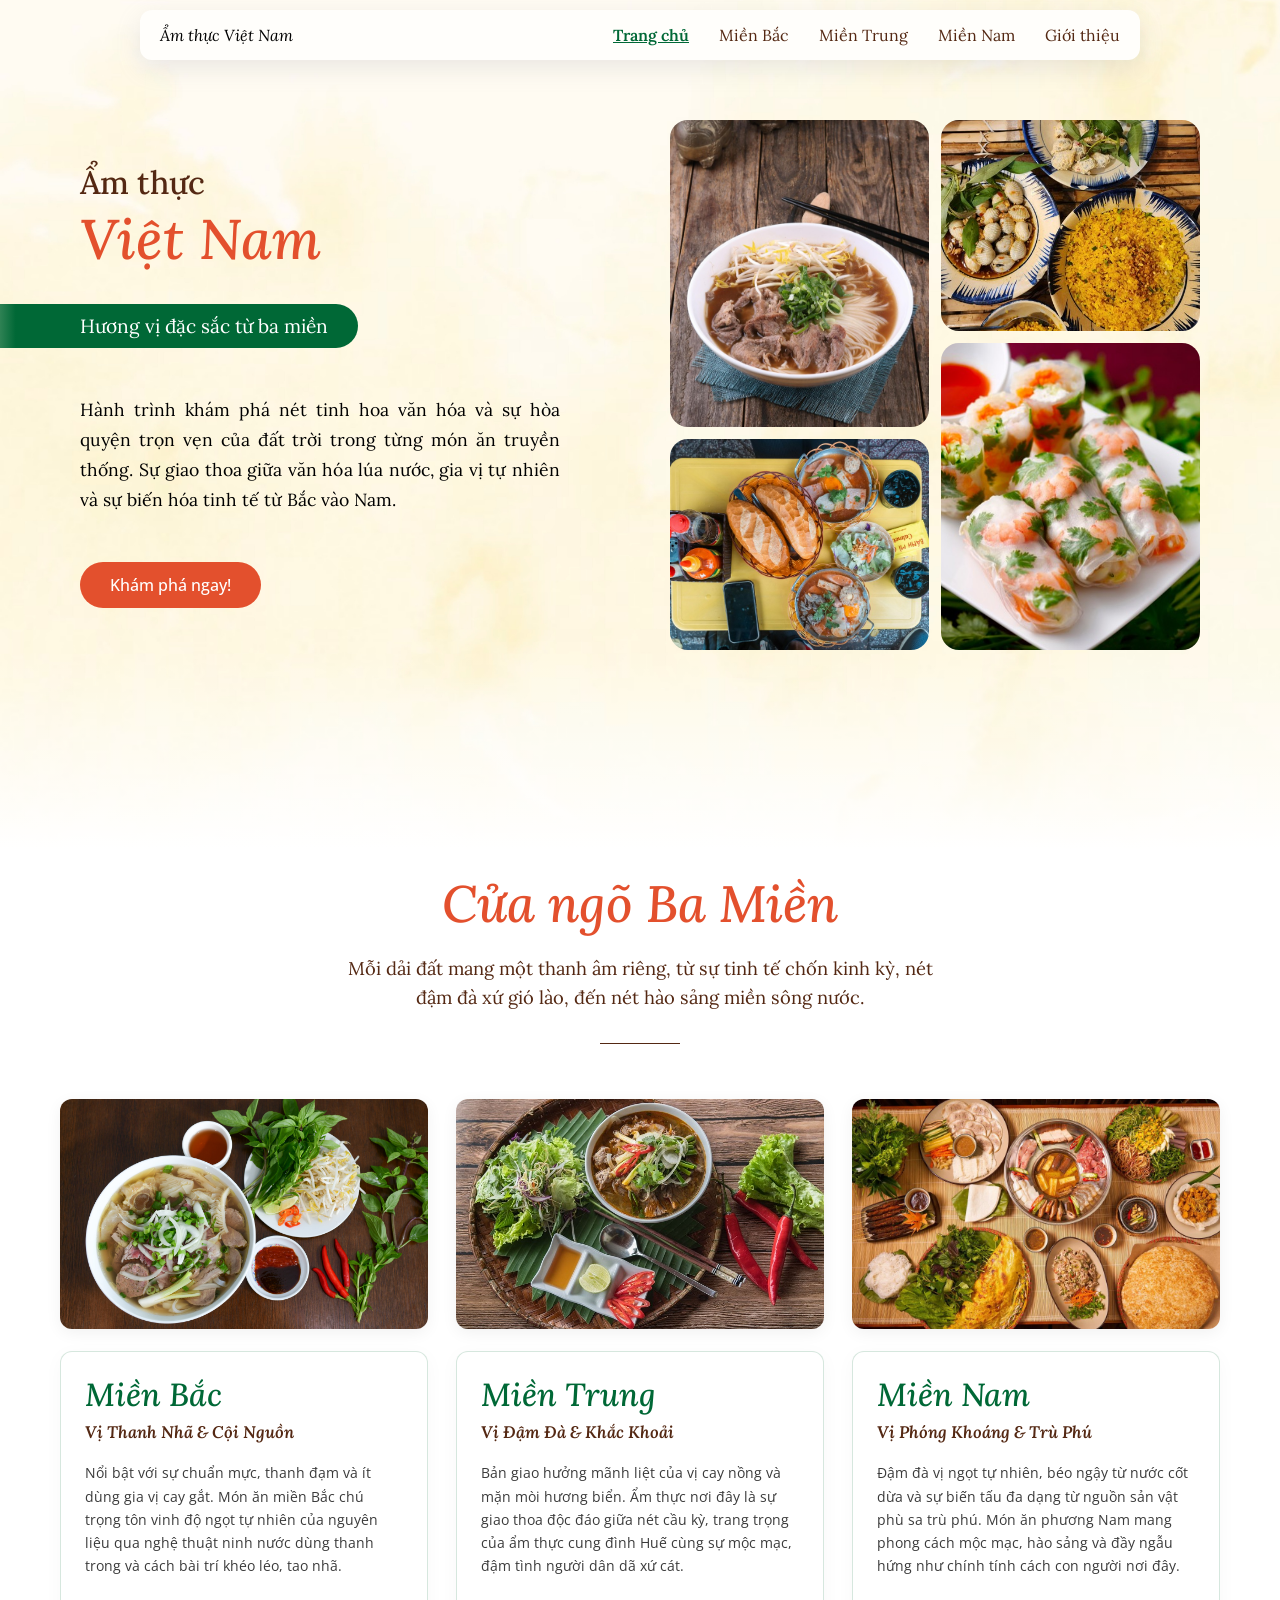
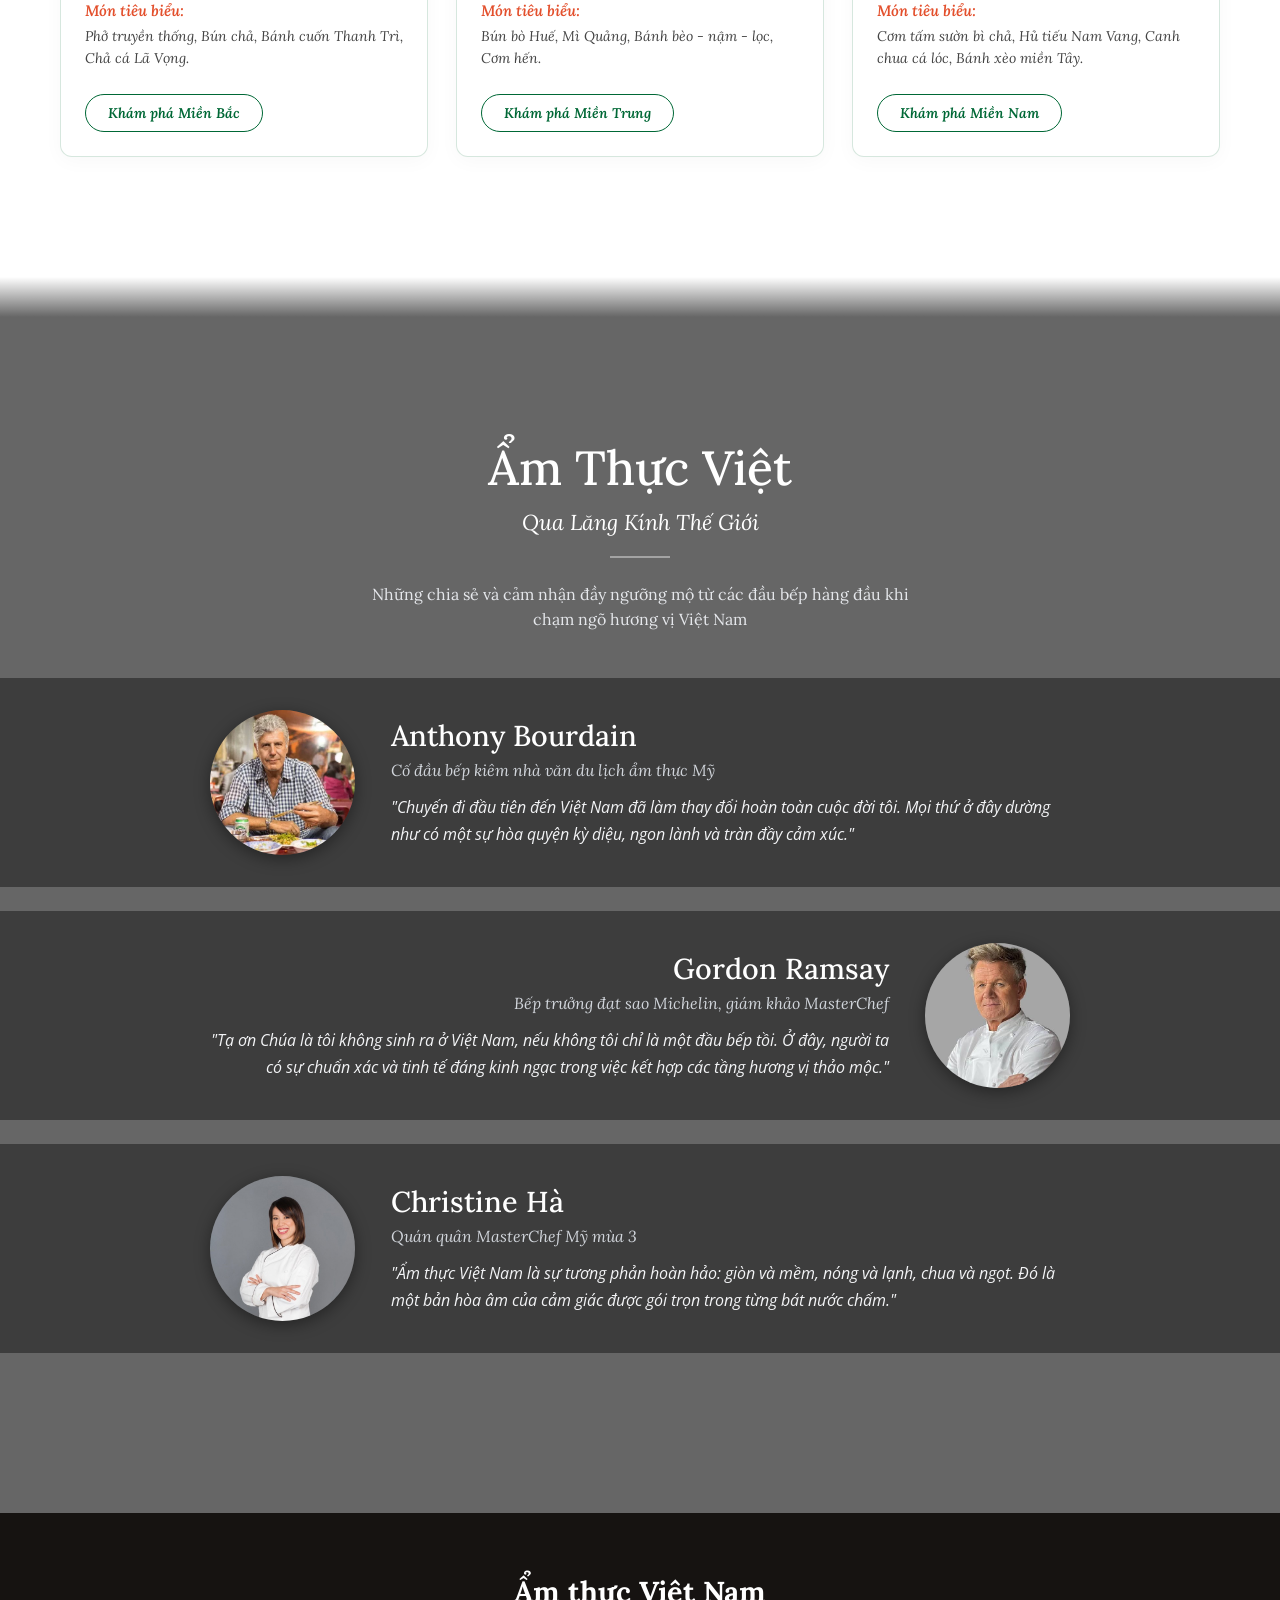
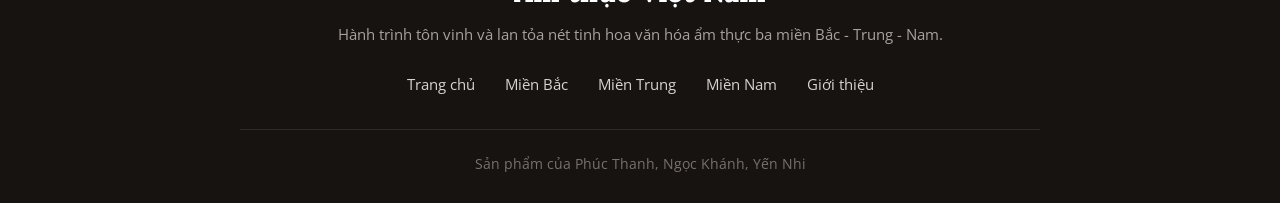
==== index.html @ 8ba6db36 "Add files" ====
<!DOCTYPE html>
<html lang="vi">

<head>
    <meta charset="UTF-8">
    <meta name="viewport" content="width=device-width, initial-scale=1.0">
    <title>Ẩm thực Việt Nam</title>
    <!-- CSS dùng chung (navbar, footer, reset) và CSS riêng cho trang chủ -->
    <link rel="stylesheet" href="./css/common.css">
    <link rel="stylesheet" href="./css/home.css">
</head>

<body>
    <!-- =================================================================
         Navigation Bar - Thanh điều hướng đầu trang
         ================================================================= -->
    <div class="navbar">
        <!-- Logo trang chủ, bấm vào tải lại trang chủ -->
        <a href="./index.html" class="logo_link">
            <p class="logo">Ẩm thực Việt Nam</p>
        </a>
        <!-- Danh sách liên kết điều hướng (Trang chủ được in đậm bằng class nav_active) -->
        <div class="nav_link">
            <a href="./index.html" class="nav_active">Trang chủ</a>
            <a href="./bac.html">Miền Bắc</a>
            <a href="./trung.html">Miền Trung</a>
            <a href="./nam.html">Miền Nam</a>
            <a href="./about.html">Giới thiệu</a>
        </div>
    </div>

    <!-- =================================================================
         Hero Section - Phần mở đầu giới thiệu trang chủ
         ================================================================= -->
    <div class="hero_section">
        <div class="hero_content">
            <!-- Cột bên trái: Tiêu đề lớn, slogan và nút kêu gọi hành động -->
            <div class="hero_left">
                <p class="sub_vn">Ẩm thực</p>
                <p class="vn">Việt Nam</p>
                <p class="hvds">Hương vị đặc sắc từ ba miền</p>
                <p class="desc">
                    Hành trình khám phá nét tinh hoa văn hóa và sự hòa quyện trọn vẹn của đất trời trong từng món ăn
                    truyền thống.
                    Sự giao thoa giữa văn hóa lúa nước, gia vị tự nhiên và sự biến hóa tinh tế từ Bắc vào Nam.
                </p>
                <!-- Nút bấm cuộn nhanh xuống phần Cửa ngõ ba miền -->
                <a class="explore_now" href="#gateway">Khám phá ngay!</a>
            </div>

            <!-- Cột bên phải: 2 cột chứa lưới 4 ảnh món ăn đẹp mắt -->
            <div class="hero_right">
                <div class="img_col">
                    <img src="./assets/hero_image1.jpg" alt="Món ăn Việt 1">
                    <img src="./assets/hero_image4.jpg" alt="Món ăn Việt 4">
                </div>
                <div class="img_col">
                    <img src="./assets/hero_image2.jpg" alt="Món ăn Việt 2">
                    <img src="./assets/hero_image3.jpg" alt="Món ăn Việt 3">
                </div>
            </div>
        </div>

        <!-- Dải chuyển màu trắng để kết nối mượt với phần bên dưới -->
        <div class="white_gradient" id="gateway"></div>
    </div>

    <!-- =================================================================
         Three Regions Gateway Section - Phần Cửa ngõ ẩm thực Ba Miền
         ================================================================= -->
    <div class="gateway_wrapper">
        <div class="gateway_section">
            <h2 class="gateway_title">Cửa ngõ Ba Miền</h2>
            <p class="gateway_desc">
                Mỗi dải đất mang một thanh âm riêng, từ sự tinh tế chốn kinh kỳ, nét<br>
                đậm đà xứ gió lào, đến nét hào sảng miền sông nước.
            </p>
            <!-- Đường kẻ ngang trang trí -->
            <div class="gateway_line"></div>

            <!-- Danh sách 3 thẻ đại diện cho 3 miền Bắc - Trung - Nam -->
            <div class="cards_list">

                <!-- Thẻ 1: Miền Bắc -->
                <div class="card">
                    <img class="card_img" src="./assets/card_1.jpg" alt="Miền Bắc">
                    <div class="card_body">
                        <h3 class="card_title">Miền Bắc</h3>
                        <p class="card_subtitle">Vị Thanh Nhã & Cội Nguồn</p>
                        <p class="card_desc">
                            Nổi bật với sự chuẩn mực, thanh đạm và ít dùng gia vị cay gắt. Món ăn miền Bắc chú trọng tôn
                            vinh độ ngọt tự nhiên của nguyên liệu qua nghệ thuật ninh nước dùng thanh trong và cách bài
                            trí khéo léo, tao nhã.
                        </p>
                        <p class="specialty_title">Món tiêu biểu:</p>
                        <p class="specialty_dishes">Phở truyền thống, Bún chả, Bánh cuốn Thanh Trì, Chả cá Lã Vọng.</p>
                        <!-- Nút dẫn sang trang chi tiết Miền Bắc -->
                        <a href="./bac.html" class="card_btn">Khám phá Miền Bắc</a>
                    </div>
                </div>

                <!-- Thẻ 2: Miền Trung -->
                <div class="card">
                    <img class="card_img" src="./assets/card_2.jpg" alt="Miền Trung">
                    <div class="card_body">
                        <h3 class="card_title">Miền Trung</h3>
                        <p class="card_subtitle">Vị Đậm Đà & Khắc Khoải</p>
                        <p class="card_desc">
                            Bản giao hưởng mãnh liệt của vị cay nồng và mặn mòi hương biển. Ẩm thực nơi đây là sự giao
                            thoa độc đáo giữa nét cầu kỳ, trang trọng của ẩm thực cung đình Huế cùng sự mộc mạc, đậm
                            tình người dân dã xứ cát.
                        </p>
                        <p class="specialty_title">Món tiêu biểu:</p>
                        <p class="specialty_dishes">Bún bò Huế, Mì Quảng, Bánh bèo - nậm - lọc, Cơm hến.</p>
                        <!-- Nút dẫn sang trang chi tiết Miền Trung -->
                        <a href="./trung.html" class="card_btn">Khám phá Miền Trung</a>
                    </div>
                </div>

                <!-- Thẻ 3: Miền Nam -->
                <div class="card">
                    <img class="card_img" src="./assets/card_3.jpg" alt="Miền Nam">
                    <div class="card_body">
                        <h3 class="card_title">Miền Nam</h3>
                        <p class="card_subtitle">Vị Phóng Khoáng & Trù Phú</p>
                        <p class="card_desc">
                            Đậm đà vị ngọt tự nhiên, béo ngậy từ nước cốt dừa và sự biến tấu đa dạng từ nguồn sản vật
                            phù sa trù phú. Món ăn phương Nam mang phong cách mộc mạc, hào sảng và đầy ngẫu hứng như
                            chính tính cách con người nơi đây.
                        </p>
                        <p class="specialty_title">Món tiêu biểu:</p>
                        <p class="specialty_dishes">Cơm tấm sườn bì chả, Hủ tiếu Nam Vang, Canh chua cá lóc, Bánh xèo
                            miền Tây.</p>
                        <!-- Nút dẫn sang trang chi tiết Miền Nam -->
                        <a href="./nam.html" class="card_btn">Khám phá Miền Nam</a>
                    </div>
                </div>

            </div>
        </div>
    </div>

    <!-- =================================================================
         World Perspective Reviews Section - Ẩm Thực Việt Qua Lăng Kính Thế Giới
         ================================================================= -->
    <div class="world_section">
        <div class="white_gradient_flipped"></div>

        <div class="world_header">
            <h2 class="world_title">Ẩm Thực Việt</h2>
            <p class="world_subtitle">Qua Lăng Kính Thế Giới</p>
            <div class="world_line"></div>
            <p class="world_desc">
                Những chia sẻ và cảm nhận đầy ngưỡng mộ từ các đầu bếp hàng đầu khi
                chạm ngõ hương vị Việt Nam
            </p>
        </div>

        <!-- Danh sách nhận xét từ các đầu bếp nổi tiếng -->
        <div class="chef_list">

            <!-- Đầu bếp 1: Anthony Bourdain -->
            <div class="chef_strip">
                <div class="chef_card">
                    <img class="chef_img" src="./assets/anthony-bourdain.webp" alt="Anthony Bourdain">
                    <div class="chef_info">
                        <h3 class="chef_name">Anthony Bourdain</h3>
                        <p class="chef_title">Cố đầu bếp kiêm nhà văn du lịch ẩm thực Mỹ</p>
                        <p class="chef_quote">
                            "Chuyến đi đầu tiên đến Việt Nam đã làm thay đổi hoàn toàn cuộc đời tôi. Mọi thứ ở đây dường
                            như có một sự hòa quyện kỳ diệu, ngon lành và tràn đầy cảm xúc."
                        </p>
                    </div>
                </div>
            </div>

            <!-- Đầu bếp 2: Gordon Ramsay (đảo chiều hiển thị bằng class reverse) -->
            <div class="chef_strip">
                <div class="chef_card reverse">
                    <img class="chef_img" src="./assets/Gordon_Ramsay.jpg" alt="Gordon Ramsay">
                    <div class="chef_info">
                        <h3 class="chef_name">Gordon Ramsay</h3>
                        <p class="chef_title">Bếp trưởng đạt sao Michelin, giám khảo MasterChef</p>
                        <p class="chef_quote">
                            "Tạ ơn Chúa là tôi không sinh ra ở Việt Nam, nếu không tôi chỉ là một đầu bếp tồi. Ở đây,
                            người ta có sự chuẩn xác và tinh tế đáng kinh ngạc trong việc kết hợp các tầng hương vị thảo
                            mộc."
                        </p>
                    </div>
                </div>
            </div>

            <!-- Đầu bếp 3: Christine Hà -->
            <div class="chef_strip">
                <div class="chef_card">
                    <img class="chef_img" src="./assets/Christine_Ha.jpg" alt="Christine Hà">
                    <div class="chef_info">
                        <h3 class="chef_name">Christine Hà</h3>
                        <p class="chef_title">Quán quân MasterChef Mỹ mùa 3</p>
                        <p class="chef_quote">
                            "Ẩm thực Việt Nam là sự tương phản hoàn hảo: giòn và mềm, nóng và lạnh, chua và ngọt. Đó là
                            một bản hòa âm của cảm giác được gói trọn trong từng bát nước chấm."
                        </p>
                    </div>
                </div>
            </div>

        </div>
    </div>

    <!-- =================================================================
         Solid Dark Footer - Chân trang màu tối dùng chung
         ================================================================= -->
    <div class="footer">
        <div class="footer_content">
            <h3 class="footer_logo">Ẩm thực Việt Nam</h3>
            <p class="footer_desc">Hành trình tôn vinh và lan tỏa nét tinh hoa văn hóa ẩm thực ba miền Bắc - Trung -
                Nam.</p>
            <div class="footer_links">
                <a href="./index.html">Trang chủ</a>
                <a href="./bac.html">Miền Bắc</a>
                <a href="./trung.html">Miền Trung</a>
                <a href="./nam.html">Miền Nam</a>
                <a href="./about.html">Giới thiệu</a>
            </div>
            <div class="footer_divider"></div>
            <!-- Dòng ghi chú bản quyền tác giả -->
            <p class="footer_copy">Sản phẩm của Phúc Thanh, Ngọc Khánh, Yến Nhi</p>
        </div>
    </div>
</body>

</html>
---- css/common.css ----
/* ==========================================================================
   Common & Shared Styles - Các kiểu dáng CSS dùng chung cho toàn bộ website
   Bao gồm: Font chữ, reset, thanh điều hướng (navbar), chân trang (footer),
   và các class tiện ích dùng lại ở nhiều trang.
   ========================================================================== */

/* Nhúng font chữ Google Fonts: Lora (có chân, cổ điển) và Open Sans (không chân, hiện đại) */
@import url('https://fonts.googleapis.com/css2?family=Lora:ital,wght@0,400..700;1,400..700&display=swap');
@import url('https://fonts.googleapis.com/css2?family=Open+Sans:ital,wght@0,300..800;1,300..800&display=swap');

/* Đặt box-sizing border-box cho toàn bộ thẻ để tính kích thước padding không làm vỡ khung */
* {
    box-sizing: border-box;
}

/* Định dạng thân trang web: hình nền nhà hàng mờ, cố định khi cuộn */
body {
    margin: 0;
    padding: 0;
    background-image: url("../assets/restaurant_bg.jpg");
    background-size: cover;
    background-position: center;
    background-attachment: fixed;
}

/* ==========================================================================
   Navigation Bar Styles - Thanh điều hướng đầu trang
   ========================================================================== */

/* Chữ logo thương hiệu */
.logo {
    padding: 0;
    margin: 0;
    font-style: italic;
}

/* Thẻ liên kết bọc logo để có thể bấm về trang chủ */
.logo_link {
    text-decoration: none;
    color: inherit;
    display: flex;
    align-items: center;
}

/* Khung thanh điều hướng nổi ở phía trên cùng màn hình */
.navbar {
    font-family: "Lora", 'Times New Roman', Times, serif;
    display: flex;
    justify-content: space-between;
    padding: 15px 20px;
    box-shadow: rgba(149, 157, 165, 0.2) 0px 8px 24px;
    position: fixed;
    top: 10px;
    left: 50%;
    transform: translateX(-50%);
    width: calc(100% - 40px);
    max-width: 1000px;
    border-radius: 12px;
    background-color: #fffefb;
    box-sizing: border-box;
    height: 50px;
    z-index: 3;
}

/* Danh sách các nút liên kết trên thanh điều hướng */
.nav_link {
    display: flex;
    gap: 30px;
}

/* Kiểu chữ của từng nút liên kết */
.nav_link a {
    text-decoration: none;
    color: #542813;
}

/* Hiệu ứng khi rê chuột vào nút liên kết */
.nav_link a:hover {
    color: rgba(0, 104, 54, 1);
    text-decoration: underline;
}

/* Đánh dấu nút trang hiện tại đang mở */
.nav_link a.nav_active {
    color: rgba(0, 104, 54, 1);
    font-weight: 600;
    text-decoration: underline;
}

/* ==========================================================================
   Shared Utilities & Gradients - Các class tiện ích và dải chuyển màu dùng chung
   ========================================================================== */

/* Dải màu trắng mờ dần lên trên để nối mượt giữa banner và nội dung */
.white_gradient {
    width: 100%;
    height: 200px;
    background-image: linear-gradient(to top, #fff, transparent);
}

/* Dải màu trắng mờ dần xuống dưới */
.white_gradient_flipped {
    width: 100%;
    height: 40px;
    background-image: linear-gradient(to bottom, #fff, transparent);
    margin-bottom: 10px;
}

/* Tiêu đề lớn của các phần nội dung (font có chân màu đỏ cam) */
.gateway_title {
    font-family: "Lora", 'Times New Roman', serif;
    font-style: italic;
    font-size: 3.2rem;
    font-weight: 500;
    color: #E3502D;
    margin: 0 0 18px 0;
}

/* Đoạn mô tả phụ dưới tiêu đề */
.gateway_desc {
    font-family: "Lora", 'Times New Roman', serif;
    font-size: 1.15rem;
    font-weight: 400;
    line-height: 1.6;
    color: #542813;
    max-width: 720px;
    margin: 0 auto 30px auto;
}

/* Đường kẻ ngang trang trí màu nâu */
.gateway_line {
    width: 80px;
    height: 1.5px;
    background-color: #542813;
    margin: 0 auto 55px auto;
}

/* ==========================================================================
   Footer Styles - Chân trang màu tối (áp dụng đồng bộ mọi trang)
   ========================================================================== */

/* Khung nền tối bao quanh toàn bộ chân trang */
.footer {
    width: 100%;
    background-color: #161311;
    padding: 60px 20px 30px;
    box-sizing: border-box;
    text-align: center;
}

/* Vùng nội dung giới hạn độ rộng ở giữa chân trang */
.footer_content {
    max-width: 800px;
    margin: 0 auto;
}

/* Tên website ở chân trang */
.footer_logo {
    font-family: "Lora", 'Times New Roman', serif;
    font-size: 1.8rem;
    color: #ffffff;
    margin: 0 0 12px 0;
}

/* Đoạn mô tả tóm tắt sứ mệnh ở chân trang */
.footer_desc {
    font-family: "Open Sans", sans-serif;
    font-size: 0.95rem;
    line-height: 1.6;
    color: #a8a29e;
    margin: 0 0 28px 0;
}

/* Danh sách link điều hướng ở chân trang */
.footer_links {
    display: flex;
    justify-content: center;
    gap: 30px;
    flex-wrap: wrap;
    margin-bottom: 35px;
}

.footer_links a {
    font-family: "Open Sans", sans-serif;
    font-size: 0.95rem;
    color: #d6d3d1;
    text-decoration: none;
}

.footer_links a:hover {
    color: #ff7b5a;
    text-decoration: underline;
}

/* Đường gạch ngang phân cách nhẹ */
.footer_divider {
    width: 100%;
    height: 1px;
    background-color: rgba(255, 255, 255, 0.1);
    margin: 0 auto 24px auto;
}

/* Dòng ghi chú bản quyền sản phẩm nhóm */
.footer_copy {
    font-family: "Open Sans", sans-serif;
    font-size: 0.85rem;
    color: #78716c;
    margin: 0;
}

/* ==========================================================================
   Shared Responsive Breakpoints - Tương thích màn hình điện thoại (<= 640px)
   ========================================================================== */
@media (max-width: 640px) {

    /* Navbar chuyển thành dạng khối xếp dọc khi màn hình nhỏ */
    .navbar {
        height: auto;
        flex-direction: column;
        gap: 10px;
        padding: 12px 16px;
    }

    .nav_link {
        gap: 16px;
        flex-wrap: wrap;
        justify-content: center;
        font-size: 0.9rem;
    }

    .gateway_title {
        font-size: 2.2rem;
    }
}
---- css/home.css ----
/* ==========================================================================
   Home Page Styles - Kiểu dáng dành riêng cho trang chủ (index.html)
   Bao gồm: Phần biểu ngữ Hero, Cửa ngõ ba miền, và Cảm nhận ẩm thực thế giới.
   ========================================================================== */

/* ==========================================================================
   Hero Section - Khu vực mở đầu trang chủ
   ========================================================================== */
.hero_section {
    width: 100%;
    background-image: url("../assets/image.jpg");
    background-size: cover;
}

/* Khung căn giữa và chia bố cục 2 cột nội dung */
.hero_content {
    background: transparent;
    display: flex;
    width: 100%;
    max-width: 1200px;
    margin-inline: auto;
    padding-inline: 40px;
    padding-top: 120px;
    box-sizing: border-box;
    gap: 60px;
}

/* Cột bên trái: Tiêu đề lớn, slogan, đoạn mô tả và nút kêu gọi hành động */
.hero_left {
    flex: 1;
    min-width: 0;
    display: flex;
    flex-direction: column;
    justify-content: center;
    align-items: start;
    font-family: "Lora", 'Times New Roman', Times, serif;
    min-height: 520px;
}

/* Tiêu đề phụ nhỏ ("Ẩm thực") */
.sub_vn {
    font-size: 2em;
    margin: 0;
    font-weight: 500;
    color: #542813;
    line-height: normal;
}

/* Tiêu đề chính lớn ("Việt Nam") */
.vn {
    font-size: 3.5em;
    font-weight: 500;
    font-style: italic;
    margin: 0;
    color: #E3502D;
    line-height: normal;
}

/* Khẩu hiệu slogan có dải nơ màu xanh trang trí */
.hvds {
    position: relative;
    color: white;
    margin: 30px 0;
    padding: 10px 30px 10px 0;
    z-index: 1;
    font-size: 1.2em;
    line-height: normal;
}

.hvds::after {
    content: "";
    position: absolute;
    top: 0;
    left: -150px;
    background-image: linear-gradient(to right,
            rgba(0, 104, 54, 0) 0%,
            rgba(0, 104, 54, 1) 20%,
            rgba(0, 104, 54, 1) 100%);
    width: calc(100% + 150px);
    height: 100%;
    z-index: -1;
    border-top-right-radius: 50px;
    border-bottom-right-radius: 50px;
}

/* Đoạn văn bản mô tả giới thiệu ẩm thực */
.desc {
    font-size: 1.1em;
    padding-right: 50px;
    text-align: justify;
    line-height: 1.7;
}

/* Cột bên phải: Khung hiển thị lưới 4 ảnh món ăn (bố cục cửa sổ lệch) */
.hero_right {
    flex: 1;
    min-width: 0;
    display: flex;
    gap: 12px;
    box-sizing: border-box;
    height: 530px;
}

.img_col {
    flex: 1;
    min-width: 0;
    display: flex;
    flex-direction: column;
    gap: 12px;
    height: 100%;
}

/* Ảnh món ăn đại diện */
.img_col img {
    width: 100%;
    min-height: 0;
    border-radius: 18px;
    object-fit: cover;
    display: block;
}

/* Bố cục cửa sổ lệch: Cột 1 ảnh 1 lớn hơn, Cột 2 ảnh 2 lớn hơn */
.hero_right .img_col:nth-child(1) img:nth-child(1) {
    flex: 1.45;
}

.hero_right .img_col:nth-child(1) img:nth-child(2) {
    flex: 1;
}

.hero_right .img_col:nth-child(2) img:nth-child(1) {
    flex: 1;
}

.hero_right .img_col:nth-child(2) img:nth-child(2) {
    flex: 1.45;
}

/* Nút bấm "Khám phá ngay!" */
.explore_now {
    margin-top: 30px;
    padding: 12px 30px;
    border: none;
    border-radius: 30px;
    background-color: #E3502D;
    color: white;
    font-weight: 500;
    font-family: "Open Sans", 'Times New Roman', Times, serif;
    text-decoration: none;
}

.explore_now:hover {
    background-color: #ff896c;
    cursor: pointer;
}

/* ==========================================================================
   Gateway to Three Regions Section - Khu vực Cửa ngõ Ba Miền
   ========================================================================== */
.gateway_wrapper {
    width: 100%;
    background-color: #ffffff;
    padding: 20px 0 120px;
    box-sizing: border-box;
}

.gateway_section {
    max-width: 1200px;
    margin: 0 auto;
    padding: 0 20px;
    box-sizing: border-box;
    text-align: center;
}

/* Lưới hiển thị 3 cột thẻ 3 miền */
.cards_list {
    display: grid;
    grid-template-columns: repeat(3, 1fr);
    gap: 28px;
    text-align: left;
    align-items: stretch;
}

.card {
    display: flex;
    flex-direction: column;
}

/* Ảnh món ăn đại diện của từng miền */
.card_img {
    width: 100%;
    height: 230px;
    border-radius: 12px;
    object-fit: cover;
    display: block;
    margin-bottom: 22px;
    box-shadow: 0 4px 16px rgba(0, 0, 0, 0.06);
    transition: transform 0.3s ease;
}

/* Thân thẻ nội dung */
.card_body {
    flex: 1;
    background-color: #ffffff;
    border: 1px solid rgba(0, 104, 54, 0.16);
    border-radius: 12px;
    padding: 22px 24px 24px 24px;
    box-shadow: 0 4px 20px rgba(0, 0, 0, 0.03);
    display: flex;
    flex-direction: column;
    box-sizing: border-box;
}

/* Tiêu đề miền (Miền Bắc, Miền Trung, Miền Nam) */
.card_title {
    font-family: "Lora", 'Times New Roman', serif;
    font-size: 2rem;
    font-weight: 500;
    color: rgba(0, 104, 54, 1);
    margin: 0 0 6px 0;
    font-style: italic;
}

.card_subtitle {
    font-family: "Lora", 'Times New Roman', serif;
    font-size: 1.05rem;
    font-weight: 600;
    font-style: italic;
    color: #542813;
    margin: 0 0 18px 0;
}

.card_desc {
    font-family: "Open Sans", sans-serif;
    font-size: 0.88rem;
    line-height: 1.65;
    color: #3b3b3b;
    margin: 0 0 24px 0;
}

.specialty_title {
    font-family: "Lora", 'Times New Roman', serif;
    font-style: italic;
    font-size: 0.95rem;
    font-weight: 600;
    color: #E3502D;
    margin: auto 0 6px 0;
}

.specialty_dishes {
    font-family: "Lora", 'Times New Roman', serif;
    font-style: italic;
    font-size: 0.88rem;
    line-height: 1.55;
    color: #444444;
    margin: 0 0 24px 0;
}

/* Nút xem chi tiết món ăn */
.card_btn {
    display: inline-flex;
    align-items: center;
    justify-content: center;
    gap: 8px;
    padding: 9px 22px;
    border: 1.5px solid rgba(0, 104, 54, 1);
    border-radius: 999px;
    background-color: transparent;
    color: rgba(0, 104, 54, 1);
    font-family: "Lora", 'Times New Roman', Times, serif;
    font-size: 0.88rem;
    font-style: italic;
    font-weight: 600;
    text-decoration: none;
    width: fit-content;
    transition: all 0.25s ease;
    box-sizing: border-box;
}

.card_btn:hover {
    background-color: rgba(0, 104, 54, 1);
    color: #ffffff;
}

/* ==========================================================================
   World Perspective Section Styles - Ẩm thực Việt qua lăng kính thế giới
   ========================================================================== */
.world_section {
    width: 100%;
    background-color: rgba(0, 0, 0, 0.6);
    padding-bottom: 160px;
    box-sizing: border-box;
}

.world_header {
    text-align: center;
    padding: 0 20px;
    box-sizing: border-box;
    margin-bottom: 45px;
    margin-top: 120px;
}

.world_title {
    font-family: "Lora", 'Times New Roman', serif;
    font-size: 3rem;
    font-weight: 500;
    color: #ffffff;
    margin: 0 0 10px 0;
}

.world_subtitle {
    font-family: "Lora", 'Times New Roman', serif;
    font-style: italic;
    font-size: 1.35rem;
    color: #ffffff;
    margin: 0 0 20px 0;
}

.world_line {
    width: 60px;
    height: 1.5px;
    background-color: rgba(255, 255, 255, 0.4);
    margin: 0 auto 24px auto;
}

.world_desc {
    font-family: "Lora", 'Times New Roman', serif;
    font-size: 1rem;
    line-height: 1.6;
    color: #e5e7eb;
    max-width: 540px;
    margin: 0 auto;
}

.chef_list {
    display: flex;
    flex-direction: column;
    gap: 24px;
}

.chef_strip {
    width: 100%;
    background-color: rgba(0, 0, 0, 0.4);
    padding: 32px 20px;
    box-sizing: border-box;
}

.chef_card {
    max-width: 860px;
    margin: 0 auto;
    display: flex;
    align-items: center;
    gap: 36px;
    box-sizing: border-box;
}

.chef_card.reverse {
    flex-direction: row-reverse;
    text-align: right;
}

.chef_img {
    width: 145px;
    height: 145px;
    min-width: 145px;
    border-radius: 50%;
    object-fit: cover;
    display: block;
    box-shadow: 0 4px 16px rgba(0, 0, 0, 0.4);
}

.chef_info {
    flex: 1;
}

.chef_name {
    font-family: "Lora", 'Times New Roman', serif;
    font-size: 1.8rem;
    font-weight: 500;
    color: #ffffff;
    margin: 0 0 6px 0;
}

.chef_title {
    font-family: "Lora", 'Times New Roman', serif;
    font-style: italic;
    font-size: 1rem;
    color: #d1d5db;
    margin: 0 0 14px 0;
}

.chef_quote {
    font-family: "Open Sans", 'Times New Roman', serif;
    font-style: italic;
    font-size: 1rem;
    line-height: 1.65;
    color: #f3f4f6;
    margin: 0;
}

/* ==========================================================================
   Home Page Responsive Breakpoints - Tương thích màn hình nhỏ cho trang chủ
   ========================================================================== */
@media (max-width: 992px) {
    .cards_list {
        grid-template-columns: repeat(2, 1fr);
    }

    .hero_content {
        flex-direction: column;
        padding-top: 90px;
        gap: 40px;
    }

    .hero_left {
        min-height: auto;
    }

    .hero_right {
        width: 100%;
        height: 460px;
    }
}

@media (max-width: 640px) {
    .cards_list {
        grid-template-columns: 1fr;
    }

    .world_title {
        font-size: 2.2rem;
    }

    .hero_right {
        height: 360px;
    }

    .desc {
        padding-right: 0;
    }

    .chef_card,
    .chef_card.reverse {
        flex-direction: column;
        text-align: center;
    }
}
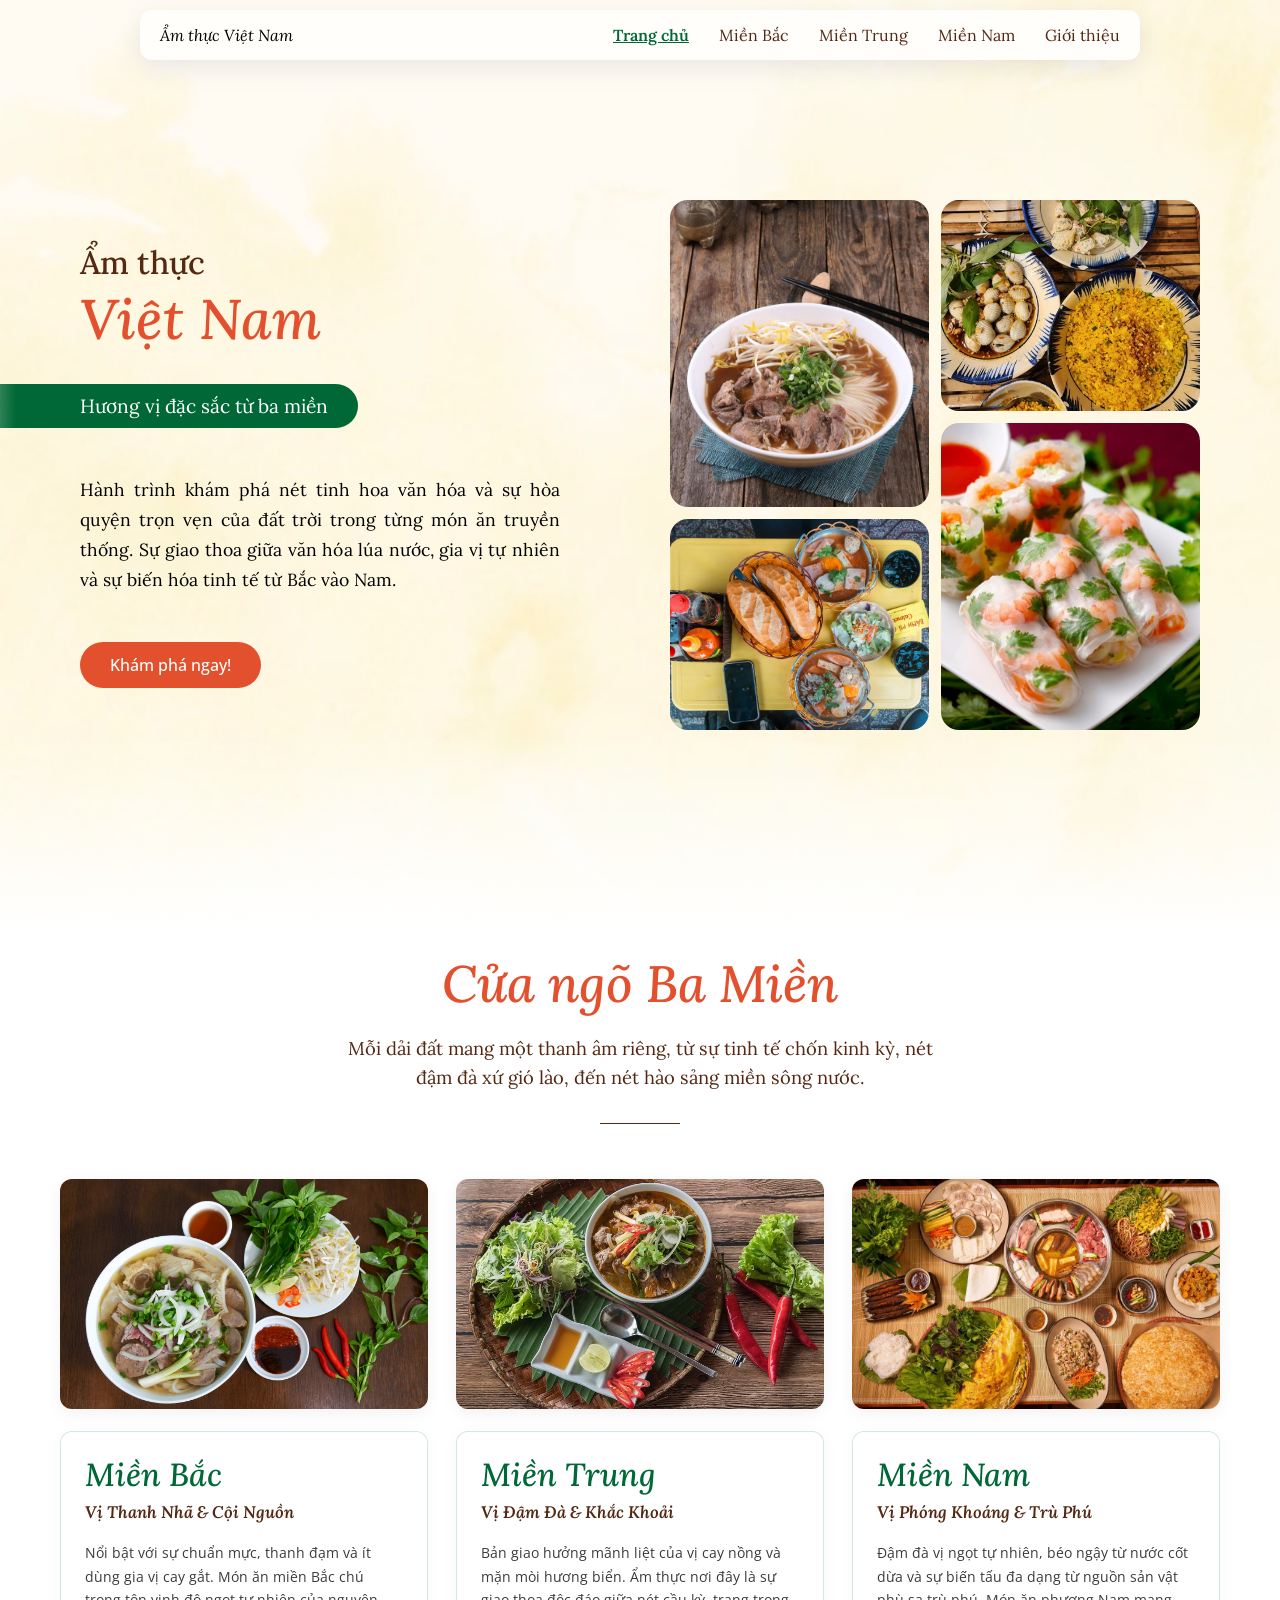
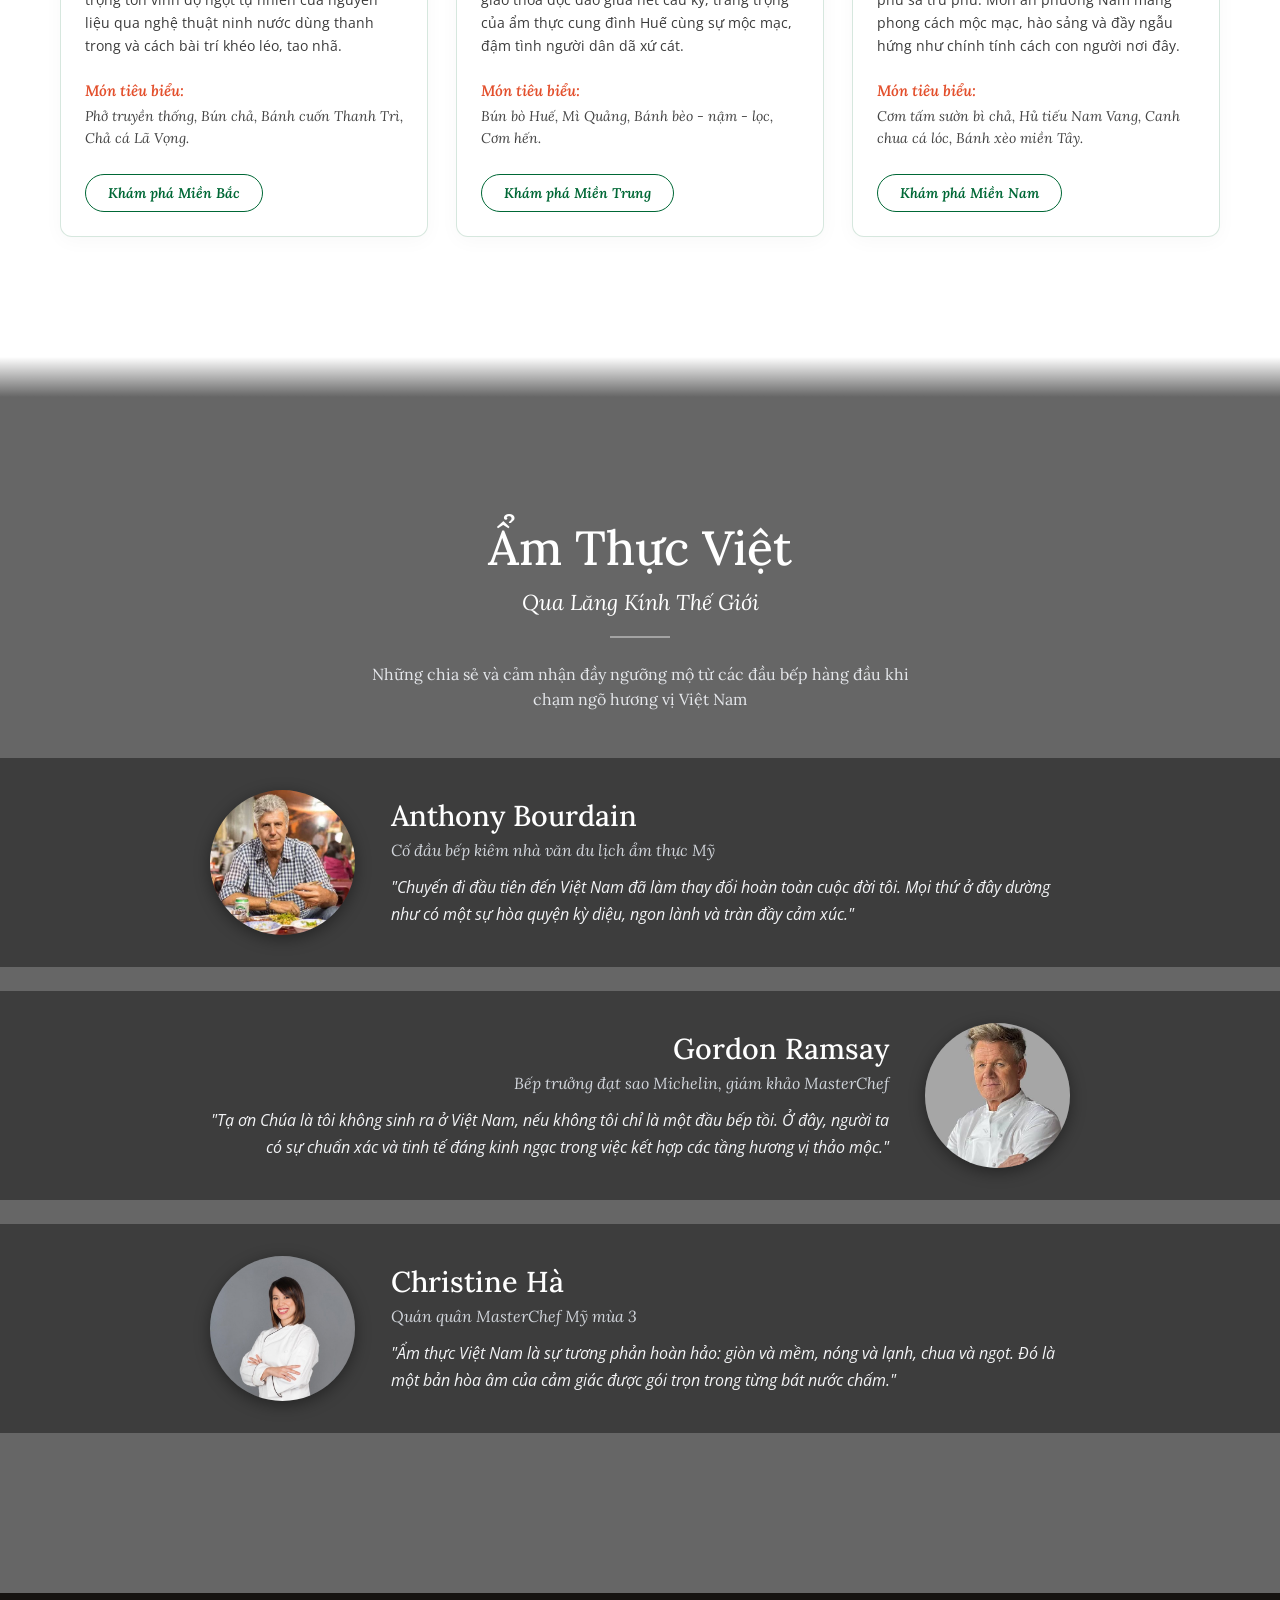
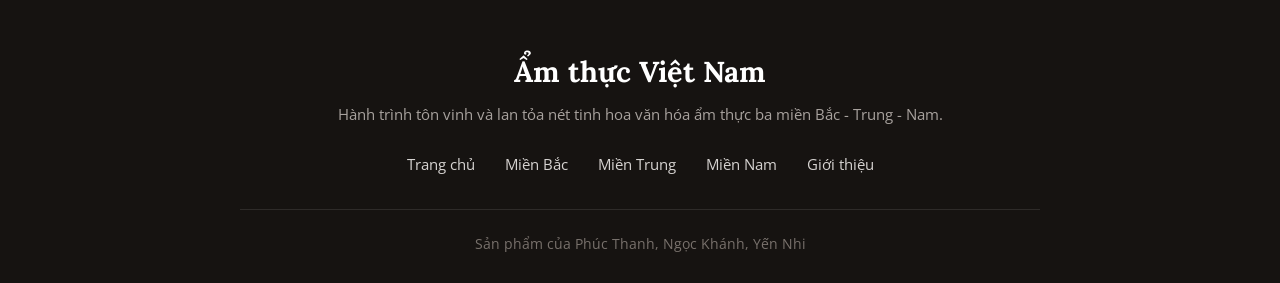
==== commit 4df4a361: "done" ====
--- a/index.html
+++ b/index.html
@@ -12,222 +12,231 @@
 
 <body>
     <!-- =================================================================
-         Navigation Bar - Thanh điều hướng đầu trang
+         1. THANH ĐIỀU HƯỚNG (HEADER & NAVBAR)
          ================================================================= -->
-    <div class="navbar">
-        <!-- Logo trang chủ, bấm vào tải lại trang chủ -->
-        <a href="./index.html" class="logo_link">
-            <p class="logo">Ẩm thực Việt Nam</p>
-        </a>
-        <!-- Danh sách liên kết điều hướng (Trang chủ được in đậm bằng class nav_active) -->
-        <div class="nav_link">
-            <a href="./index.html" class="nav_active">Trang chủ</a>
-            <a href="./bac.html">Miền Bắc</a>
-            <a href="./trung.html">Miền Trung</a>
-            <a href="./nam.html">Miền Nam</a>
-            <a href="./about.html">Giới thiệu</a>
-        </div>
-    </div>
+        <header class="navbar">
+            <!-- Logo thương hiệu, bấm vào để quay về trang chủ -->
+            <a href="./index.html" class="logo_link">
+                <span class="logo">Ẩm thực Việt Nam</span>
+            </a>
+
+                <!-- Danh sách menu liên kết giữa các trang -->
+                <nav class="nav_link">
+                    <a href="./index.html" class="nav_active">Trang chủ</a>
+                    <a href="./bac.html">Miền Bắc</a>
+                    <a href="./trung.html">Miền Trung</a>
+                    <a href="./nam.html">Miền Nam</a>
+                    <a href="./about.html">Giới thiệu</a>
+    </nav>
+    </header>
 
     <!-- =================================================================
-         Hero Section - Phần mở đầu giới thiệu trang chủ
+         2. NỘI DUNG CHÍNH CỦA TRANG CHỦ (MAIN CONTENT)
          ================================================================= -->
-    <div class="hero_section">
-        <div class="hero_content">
-            <!-- Cột bên trái: Tiêu đề lớn, slogan và nút kêu gọi hành động -->
-            <div class="hero_left">
-                <p class="sub_vn">Ẩm thực</p>
-                <p class="vn">Việt Nam</p>
-                <p class="hvds">Hương vị đặc sắc từ ba miền</p>
-                <p class="desc">
-                    Hành trình khám phá nét tinh hoa văn hóa và sự hòa quyện trọn vẹn của đất trời trong từng món ăn
-                    truyền thống.
-                    Sự giao thoa giữa văn hóa lúa nước, gia vị tự nhiên và sự biến hóa tinh tế từ Bắc vào Nam.
-                </p>
-                <!-- Nút bấm cuộn nhanh xuống phần Cửa ngõ ba miền -->
-                <a class="explore_now" href="#gateway">Khám phá ngay!</a>
+            <main>
+                <!-- Phần mở đầu: Giới thiệu chung và lưới hình ảnh món ăn -->
+                <section class="hero_section">
+                    <div class="hero_content">
+                        <!-- Cột trái: Tiêu đề lớn, slogan và nút kêu gọi hành động -->
+                        <div class="hero_left">
+                            <p class="sub_vn">Ẩm thực</p>
+                            <p class="vn">Việt Nam</p>
+                            <p class="hvds">Hương vị đặc sắc từ ba miền</p>
+                            <p class="desc">
+                                Hành trình khám phá nét tinh hoa văn hóa và sự hòa quyện trọn vẹn của đất trời trong
+                                từng món ăn truyền thống.
+                                Sự giao thoa giữa văn hóa lúa nước, gia vị tự nhiên và sự biến hóa tinh tế từ Bắc vào
+                                Nam.
+                            </p>
+                            <!-- Nút bấm cuộn nhanh xuống phần Cửa ngõ ba miền -->
+                            <a class="explore_now" href="#gateway">Khám phá ngay!</a>
+                        </div>
+
+                                <!-- Cột phải: 2 cột chứa lưới 4 ảnh món ăn -->
+                                <div class="hero_right">
+                                    <div class="img_col">
+                                        <img src="./assets/hero_image1.jpg" alt="Món ăn Việt 1">
+                                        <img src="./assets/hero_image4.jpg" alt="Món ăn Việt 4">
+                                    </div>
+                                    <div class="img_col">
+                                        <img src="./assets/hero_image2.jpg" alt="Món ăn Việt 2">
+                                        <img src="./assets/hero_image3.jpg" alt="Món ăn Việt 3">
+                                    </div>
+                                </div>
+                            </div>
+
+                    <!-- Dải màu trắng chuyển mờ để nối mượt xuống phần nội dung dưới -->
+                    <div class="white_gradient" id="gateway"></div>
+                </section>
+
+                        <!-- Phần Cửa ngõ Ba Miền: Thẻ giới thiệu tổng quan 3 miền -->
+                        <section class="gateway_wrapper">
+                            <div class="gateway_section">
+                                <h2 class="gateway_title">Cửa ngõ Ba Miền</h2>
+                                <p class="gateway_desc">
+                                    Mỗi dải đất mang một thanh âm riêng, từ sự tinh tế chốn kinh kỳ, nét<br>
+                                    đậm đà xứ gió lào, đến nét hào sảng miền sông nước.
+                                </p>
+                                <!-- Đường kẻ ngang trang trí -->
+                                <div class="gateway_line"></div>
+
+                                    <!-- Danh sách 3 thẻ đại diện cho 3 miền Bắc - Trung - Nam -->
+                                    <div class="cards_list">
+                                        <!-- Thẻ 1: Miền Bắc -->
+                                        <article class="card">
+                                            <img class="card_img" src="./assets/card_1.jpg" alt="Ẩm thực Miền Bắc">
+                                            <div class="card_body">
+                                                <h3 class="card_title">Miền Bắc</h3>
+                                                <p class="card_subtitle">Vị Thanh Nhã &amp; Cội Nguồn</p>
+                                                <p class="card_desc">
+                                                    Nổi bật với sự chuẩn mực, thanh đạm và ít dùng gia vị cay gắt. Món
+                                                    ăn miền Bắc chú trọng tôn
+                                                    vinh độ ngọt tự nhiên của nguyên liệu qua nghệ thuật ninh nước dùng
+                                                    thanh trong và cách bài
+                                                    trí khéo léo, tao nhã.
+                                                </p>
+                                                <p class="specialty_title">Món tiêu biểu:</p>
+                                                <p class="specialty_dishes">Phở truyền thống, Bún chả, Bánh cuốn Thanh
+                                                    Trì, Chả cá Lã Vọng.</p>
+                                                <a href="./bac.html" class="card_btn">Khám phá Miền Bắc</a>
+                                            </div>
+                                        </article>
+
+                                        <!-- Thẻ 2: Miền Trung -->
+                                        <article class="card">
+                                            <img class="card_img" src="./assets/card_2.jpg" alt="Ẩm thực Miền Trung">
+                                            <div class="card_body">
+                                                <h3 class="card_title">Miền Trung</h3>
+                                                <p class="card_subtitle">Vị Đậm Đà &amp; Khắc Khoải</p>
+                                                <p class="card_desc">
+                                                    Bản giao hưởng mãnh liệt của vị cay nồng và mặn mòi hương biển. Ẩm
+                                                    thực nơi đây là sự giao
+                                                    thoa độc đáo giữa nét cầu kỳ, trang trọng của ẩm thực cung đình Huế
+                                                    cùng sự mộc mạc, đậm
+                                                    tình người dân dã xứ cát.
+                                                </p>
+                                                <p class="specialty_title">Món tiêu biểu:</p>
+                                                <p class="specialty_dishes">Bún bò Huế, Mì Quảng, Bánh bèo - nậm - lọc,
+                                                    Cơm hến.</p>
+                                                <a href="./trung.html" class="card_btn">Khám phá Miền Trung</a>
+                                            </div>
+                                        </article>
+
+                                            <!-- Thẻ 3: Miền Nam -->
+                                            <article class="card">
+                                                <img class="card_img" src="./assets/card_3.jpg" alt="Ẩm thực Miền Nam">
+                                                <div class="card_body">
+                                                    <h3 class="card_title">Miền Nam</h3>
+                                                    <p class="card_subtitle">Vị Phóng Khoáng &amp; Trù Phú</p>
+                                                    <p class="card_desc">
+                                                        Đậm đà vị ngọt tự nhiên, béo ngậy từ nước cốt dừa và sự biến tấu
+                                                        đa dạng từ nguồn sản vật
+                                                        phù sa trù phú. Món ăn phương Nam mang phong cách mộc mạc, hào
+                                                        sảng và đầy ngẫu hứng như
+                                                        chính tính cách con người nơi đây.
+                                                    </p>
+                                                    <p class="specialty_title">Món tiêu biểu:</p>
+                                                    <p class="specialty_dishes">Cơm tấm sườn bì chả, Hủ tiếu Nam Vang,
+                                                        Canh chua cá lóc, Bánh xèo miền Tây.</p>
+                                                    <a href="./nam.html" class="card_btn">Khám phá Miền Nam</a>
+                                                </div>
+                                            </article>
+                                        </div>
+                                    </div>
+                        </section>
+
+                        <!-- Phần Đánh giá: Ẩm Thực Việt Qua Lăng Kính Thế Giới -->
+                        <section class="world_section">
+                            <div class="white_gradient_flipped"></div>
+
+                            <div class="world_header">
+                                <h2 class="world_title">Ẩm Thực Việt</h2>
+                                <p class="world_subtitle">Qua Lăng Kính Thế Giới</p>
+                                <div class="world_line"></div>
+                                <p class="world_desc">
+                                    Những chia sẻ và cảm nhận đầy ngưỡng mộ từ các đầu bếp hàng đầu khi chạm ngõ hương
+                                    vị Việt Nam
+                                </p>
+                            </div>
+
+                                <!-- Danh sách nhận xét từ các đầu bếp nổi tiếng -->
+                                <div class="chef_list">
+                                    <!-- Nhận xét 1: Anthony Bourdain -->
+                                    <div class="chef_strip">
+                                        <article class="chef_card">
+                                            <img class="chef_img" src="./assets/anthony-bourdain.webp"
+                                                alt="Anthony Bourdain">
+                                            <div class="chef_info">
+                                                <h3 class="chef_name">Anthony Bourdain</h3>
+                                                <p class="chef_title">Cố đầu bếp kiêm nhà văn du lịch ẩm thực Mỹ</p>
+                                                <p class="chef_quote">
+                                                    "Chuyến đi đầu tiên đến Việt Nam đã làm thay đổi hoàn toàn cuộc đời
+                                                    tôi. Mọi thứ ở đây dường
+                                                    như có một sự hòa quyện kỳ diệu, ngon lành và tràn đầy cảm xúc."
+                                                </p>
+                                            </div>
+                                        </article>
+                                    </div>
+
+                                        <!-- Nhận xét 2: Gordon Ramsay (đảo chiều hiển thị bằng class reverse) -->
+                                        <div class="chef_strip">
+                                            <article class="chef_card reverse">
+                                                <img class="chef_img" src="./assets/Gordon_Ramsay.jpg"
+                                                    alt="Gordon Ramsay">
+                                                <div class="chef_info">
+                                                    <h3 class="chef_name">Gordon Ramsay</h3>
+                                                    <p class="chef_title">Bếp trưởng đạt sao Michelin, giám khảo
+                                                        MasterChef</p>
+                                                    <p class="chef_quote">
+                                                        "Tạ ơn Chúa là tôi không sinh ra ở Việt Nam, nếu không tôi chỉ
+                                                        là một đầu bếp tồi. Ở đây,
+                                                        người ta có sự chuẩn xác và tinh tế đáng kinh ngạc trong việc
+                                                        kết hợp các tầng hương vị thảo mộc."
+                                                    </p>
+                                                </div>
+                                            </article>
+                                        </div>
+
+                                            <!-- Nhận xét 3: Christine Hà -->
+                                            <div class="chef_strip">
+                                                <article class="chef_card">
+                                                    <img class="chef_img" src="./assets/Christine_Ha.jpg"
+                                                        alt="Christine Hà">
+                                                    <div class="chef_info">
+                                                        <h3 class="chef_name">Christine Hà</h3>
+                                                        <p class="chef_title">Quán quân MasterChef Mỹ mùa 3</p>
+                                                        <p class="chef_quote">
+                                                            "Ẩm thực Việt Nam là sự tương phản hoàn hảo: giòn và mềm,
+                                                            nóng và lạnh, chua và ngọt. Đó là
+                                                            một bản hòa âm của cảm giác được gói trọn trong từng bát
+                                                            nước chấm."
+                                                        </p>
+                                                    </div>
+                                                </article>
+                                            </div>
+                                        </div>
+                                        </section>
+            </main>
+
+    <!-- =================================================================
+         3. CHÂN TRANG (FOOTER)
+         ================================================================= -->
+        <footer class="footer">
+            <div class="footer_content">
+                <h3 class="footer_logo">Ẩm thực Việt Nam</h3>
+                <p class="footer_desc">Hành trình tôn vinh và lan tỏa nét tinh hoa văn hóa ẩm thực ba miền Bắc - Trung -
+                    Nam.</p>
+                <div class="footer_links">
+                    <a href="./index.html">Trang chủ</a>
+                    <a href="./bac.html">Miền Bắc</a>
+                    <a href="./trung.html">Miền Trung</a>
+                    <a href="./nam.html">Miền Nam</a>
+                    <a href="./about.html">Giới thiệu</a>
+                </div>
+                <div class="footer_divider"></div>
+                <p class="footer_copy">Sản phẩm của Phúc Thanh, Ngọc Khánh, Yến Nhi</p>
             </div>
-
-            <!-- Cột bên phải: 2 cột chứa lưới 4 ảnh món ăn đẹp mắt -->
-            <div class="hero_right">
-                <div class="img_col">
-                    <img src="./assets/hero_image1.jpg" alt="Món ăn Việt 1">
-                    <img src="./assets/hero_image4.jpg" alt="Món ăn Việt 4">
-                </div>
-                <div class="img_col">
-                    <img src="./assets/hero_image2.jpg" alt="Món ăn Việt 2">
-                    <img src="./assets/hero_image3.jpg" alt="Món ăn Việt 3">
-                </div>
-            </div>
-        </div>
-
-        <!-- Dải chuyển màu trắng để kết nối mượt với phần bên dưới -->
-        <div class="white_gradient" id="gateway"></div>
-    </div>
-
-    <!-- =================================================================
-         Three Regions Gateway Section - Phần Cửa ngõ ẩm thực Ba Miền
-         ================================================================= -->
-    <div class="gateway_wrapper">
-        <div class="gateway_section">
-            <h2 class="gateway_title">Cửa ngõ Ba Miền</h2>
-            <p class="gateway_desc">
-                Mỗi dải đất mang một thanh âm riêng, từ sự tinh tế chốn kinh kỳ, nét<br>
-                đậm đà xứ gió lào, đến nét hào sảng miền sông nước.
-            </p>
-            <!-- Đường kẻ ngang trang trí -->
-            <div class="gateway_line"></div>
-
-            <!-- Danh sách 3 thẻ đại diện cho 3 miền Bắc - Trung - Nam -->
-            <div class="cards_list">
-
-                <!-- Thẻ 1: Miền Bắc -->
-                <div class="card">
-                    <img class="card_img" src="./assets/card_1.jpg" alt="Miền Bắc">
-                    <div class="card_body">
-                        <h3 class="card_title">Miền Bắc</h3>
-                        <p class="card_subtitle">Vị Thanh Nhã & Cội Nguồn</p>
-                        <p class="card_desc">
-                            Nổi bật với sự chuẩn mực, thanh đạm và ít dùng gia vị cay gắt. Món ăn miền Bắc chú trọng tôn
-                            vinh độ ngọt tự nhiên của nguyên liệu qua nghệ thuật ninh nước dùng thanh trong và cách bài
-                            trí khéo léo, tao nhã.
-                        </p>
-                        <p class="specialty_title">Món tiêu biểu:</p>
-                        <p class="specialty_dishes">Phở truyền thống, Bún chả, Bánh cuốn Thanh Trì, Chả cá Lã Vọng.</p>
-                        <!-- Nút dẫn sang trang chi tiết Miền Bắc -->
-                        <a href="./bac.html" class="card_btn">Khám phá Miền Bắc</a>
-                    </div>
-                </div>
-
-                <!-- Thẻ 2: Miền Trung -->
-                <div class="card">
-                    <img class="card_img" src="./assets/card_2.jpg" alt="Miền Trung">
-                    <div class="card_body">
-                        <h3 class="card_title">Miền Trung</h3>
-                        <p class="card_subtitle">Vị Đậm Đà & Khắc Khoải</p>
-                        <p class="card_desc">
-                            Bản giao hưởng mãnh liệt của vị cay nồng và mặn mòi hương biển. Ẩm thực nơi đây là sự giao
-                            thoa độc đáo giữa nét cầu kỳ, trang trọng của ẩm thực cung đình Huế cùng sự mộc mạc, đậm
-                            tình người dân dã xứ cát.
-                        </p>
-                        <p class="specialty_title">Món tiêu biểu:</p>
-                        <p class="specialty_dishes">Bún bò Huế, Mì Quảng, Bánh bèo - nậm - lọc, Cơm hến.</p>
-                        <!-- Nút dẫn sang trang chi tiết Miền Trung -->
-                        <a href="./trung.html" class="card_btn">Khám phá Miền Trung</a>
-                    </div>
-                </div>
-
-                <!-- Thẻ 3: Miền Nam -->
-                <div class="card">
-                    <img class="card_img" src="./assets/card_3.jpg" alt="Miền Nam">
-                    <div class="card_body">
-                        <h3 class="card_title">Miền Nam</h3>
-                        <p class="card_subtitle">Vị Phóng Khoáng & Trù Phú</p>
-                        <p class="card_desc">
-                            Đậm đà vị ngọt tự nhiên, béo ngậy từ nước cốt dừa và sự biến tấu đa dạng từ nguồn sản vật
-                            phù sa trù phú. Món ăn phương Nam mang phong cách mộc mạc, hào sảng và đầy ngẫu hứng như
-                            chính tính cách con người nơi đây.
-                        </p>
-                        <p class="specialty_title">Món tiêu biểu:</p>
-                        <p class="specialty_dishes">Cơm tấm sườn bì chả, Hủ tiếu Nam Vang, Canh chua cá lóc, Bánh xèo
-                            miền Tây.</p>
-                        <!-- Nút dẫn sang trang chi tiết Miền Nam -->
-                        <a href="./nam.html" class="card_btn">Khám phá Miền Nam</a>
-                    </div>
-                </div>
-
-            </div>
-        </div>
-    </div>
-
-    <!-- =================================================================
-         World Perspective Reviews Section - Ẩm Thực Việt Qua Lăng Kính Thế Giới
-         ================================================================= -->
-    <div class="world_section">
-        <div class="white_gradient_flipped"></div>
-
-        <div class="world_header">
-            <h2 class="world_title">Ẩm Thực Việt</h2>
-            <p class="world_subtitle">Qua Lăng Kính Thế Giới</p>
-            <div class="world_line"></div>
-            <p class="world_desc">
-                Những chia sẻ và cảm nhận đầy ngưỡng mộ từ các đầu bếp hàng đầu khi
-                chạm ngõ hương vị Việt Nam
-            </p>
-        </div>
-
-        <!-- Danh sách nhận xét từ các đầu bếp nổi tiếng -->
-        <div class="chef_list">
-
-            <!-- Đầu bếp 1: Anthony Bourdain -->
-            <div class="chef_strip">
-                <div class="chef_card">
-                    <img class="chef_img" src="./assets/anthony-bourdain.webp" alt="Anthony Bourdain">
-                    <div class="chef_info">
-                        <h3 class="chef_name">Anthony Bourdain</h3>
-                        <p class="chef_title">Cố đầu bếp kiêm nhà văn du lịch ẩm thực Mỹ</p>
-                        <p class="chef_quote">
-                            "Chuyến đi đầu tiên đến Việt Nam đã làm thay đổi hoàn toàn cuộc đời tôi. Mọi thứ ở đây dường
-                            như có một sự hòa quyện kỳ diệu, ngon lành và tràn đầy cảm xúc."
-                        </p>
-                    </div>
-                </div>
-            </div>
-
-            <!-- Đầu bếp 2: Gordon Ramsay (đảo chiều hiển thị bằng class reverse) -->
-            <div class="chef_strip">
-                <div class="chef_card reverse">
-                    <img class="chef_img" src="./assets/Gordon_Ramsay.jpg" alt="Gordon Ramsay">
-                    <div class="chef_info">
-                        <h3 class="chef_name">Gordon Ramsay</h3>
-                        <p class="chef_title">Bếp trưởng đạt sao Michelin, giám khảo MasterChef</p>
-                        <p class="chef_quote">
-                            "Tạ ơn Chúa là tôi không sinh ra ở Việt Nam, nếu không tôi chỉ là một đầu bếp tồi. Ở đây,
-                            người ta có sự chuẩn xác và tinh tế đáng kinh ngạc trong việc kết hợp các tầng hương vị thảo
-                            mộc."
-                        </p>
-                    </div>
-                </div>
-            </div>
-
-            <!-- Đầu bếp 3: Christine Hà -->
-            <div class="chef_strip">
-                <div class="chef_card">
-                    <img class="chef_img" src="./assets/Christine_Ha.jpg" alt="Christine Hà">
-                    <div class="chef_info">
-                        <h3 class="chef_name">Christine Hà</h3>
-                        <p class="chef_title">Quán quân MasterChef Mỹ mùa 3</p>
-                        <p class="chef_quote">
-                            "Ẩm thực Việt Nam là sự tương phản hoàn hảo: giòn và mềm, nóng và lạnh, chua và ngọt. Đó là
-                            một bản hòa âm của cảm giác được gói trọn trong từng bát nước chấm."
-                        </p>
-                    </div>
-                </div>
-            </div>
-
-        </div>
-    </div>
-
-    <!-- =================================================================
-         Solid Dark Footer - Chân trang màu tối dùng chung
-         ================================================================= -->
-    <div class="footer">
-        <div class="footer_content">
-            <h3 class="footer_logo">Ẩm thực Việt Nam</h3>
-            <p class="footer_desc">Hành trình tôn vinh và lan tỏa nét tinh hoa văn hóa ẩm thực ba miền Bắc - Trung -
-                Nam.</p>
-            <div class="footer_links">
-                <a href="./index.html">Trang chủ</a>
-                <a href="./bac.html">Miền Bắc</a>
-                <a href="./trung.html">Miền Trung</a>
-                <a href="./nam.html">Miền Nam</a>
-                <a href="./about.html">Giới thiệu</a>
-            </div>
-            <div class="footer_divider"></div>
-            <!-- Dòng ghi chú bản quyền tác giả -->
-            <p class="footer_copy">Sản phẩm của Phúc Thanh, Ngọc Khánh, Yến Nhi</p>
-        </div>
-    </div>
+    </footer>
 </body>
 
 </html>
--- a/css/home.css
+++ b/css/home.css
@@ -20,7 +20,7 @@
     max-width: 1200px;
     margin-inline: auto;
     padding-inline: 40px;
-    padding-top: 120px;
+    padding-top: 200px;
     box-sizing: border-box;
     gap: 60px;
 }
@@ -397,51 +397,3 @@
     color: #f3f4f6;
     margin: 0;
 }
-
-/* ==========================================================================
-   Home Page Responsive Breakpoints - Tương thích màn hình nhỏ cho trang chủ
-   ========================================================================== */
-@media (max-width: 992px) {
-    .cards_list {
-        grid-template-columns: repeat(2, 1fr);
-    }
-
-    .hero_content {
-        flex-direction: column;
-        padding-top: 90px;
-        gap: 40px;
-    }
-
-    .hero_left {
-        min-height: auto;
-    }
-
-    .hero_right {
-        width: 100%;
-        height: 460px;
-    }
-}
-
-@media (max-width: 640px) {
-    .cards_list {
-        grid-template-columns: 1fr;
-    }
-
-    .world_title {
-        font-size: 2.2rem;
-    }
-
-    .hero_right {
-        height: 360px;
-    }
-
-    .desc {
-        padding-right: 0;
-    }
-
-    .chef_card,
-    .chef_card.reverse {
-        flex-direction: column;
-        text-align: center;
-    }
-}
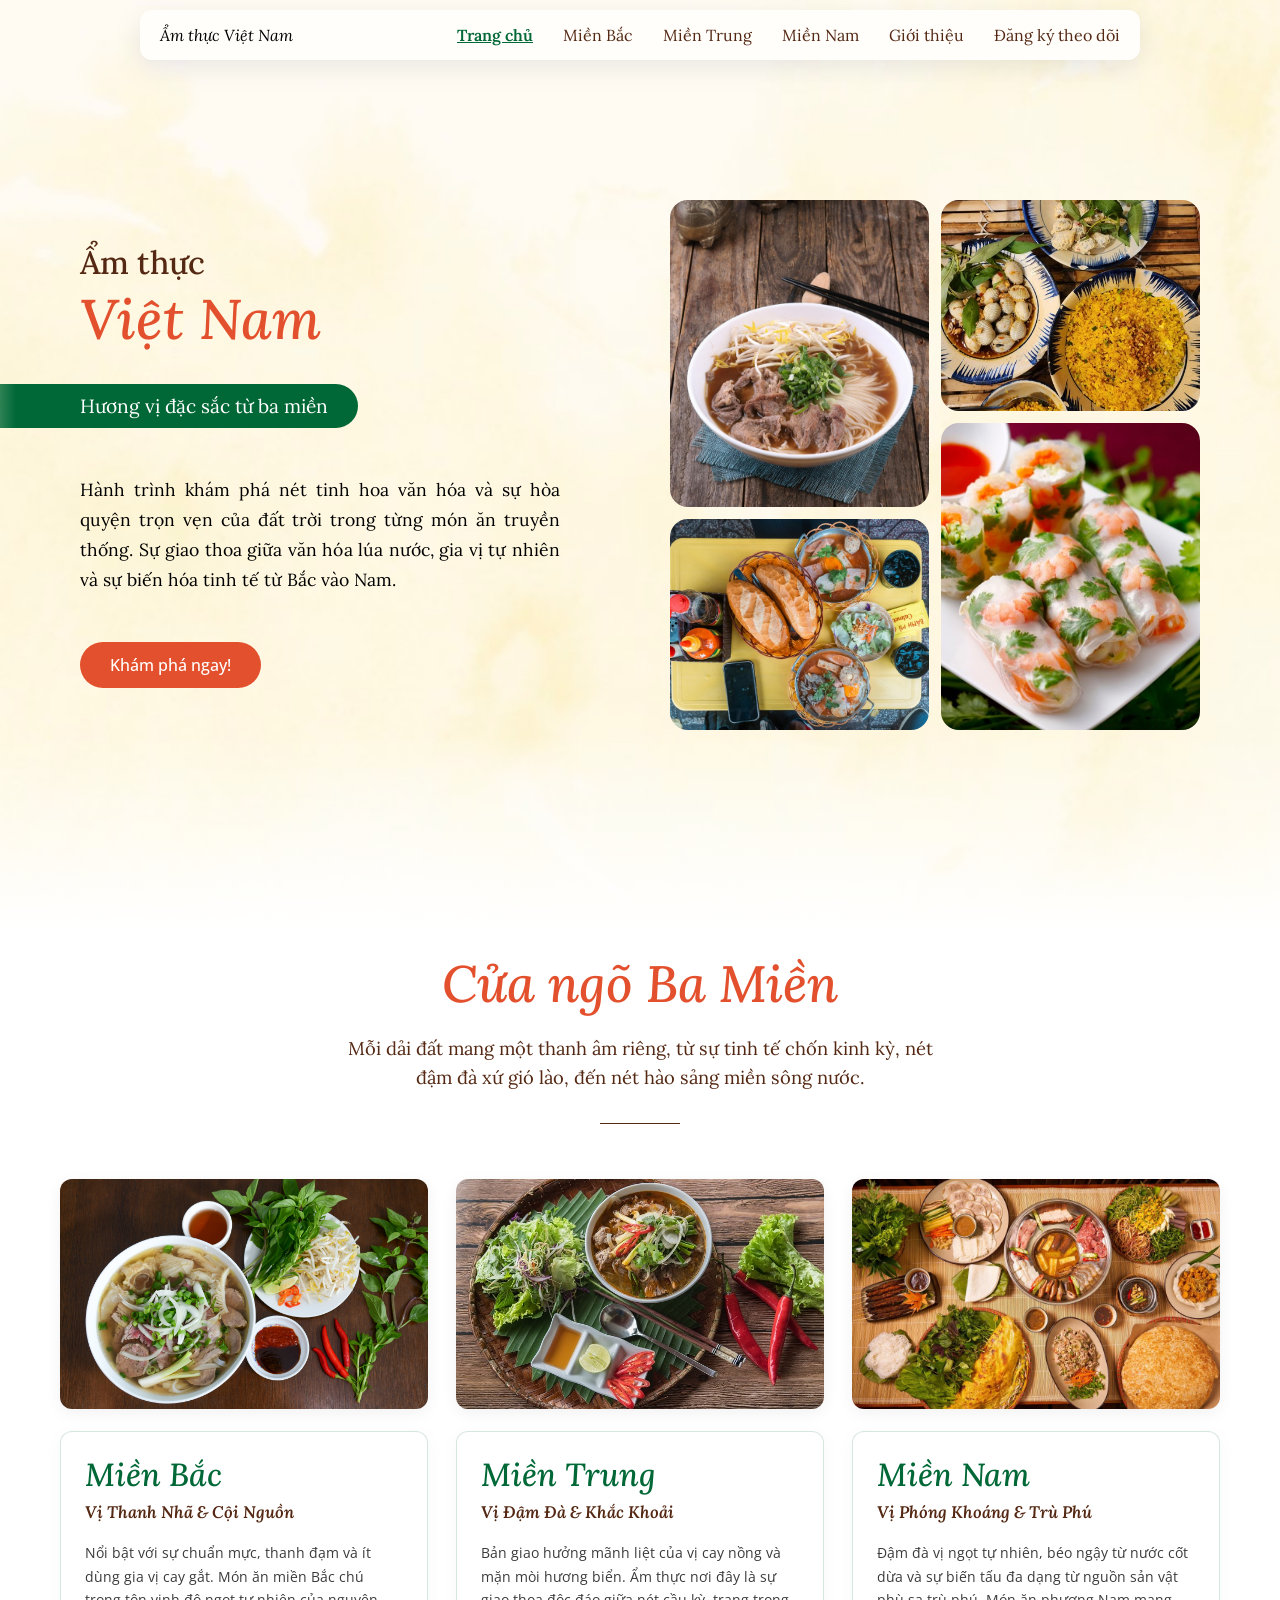
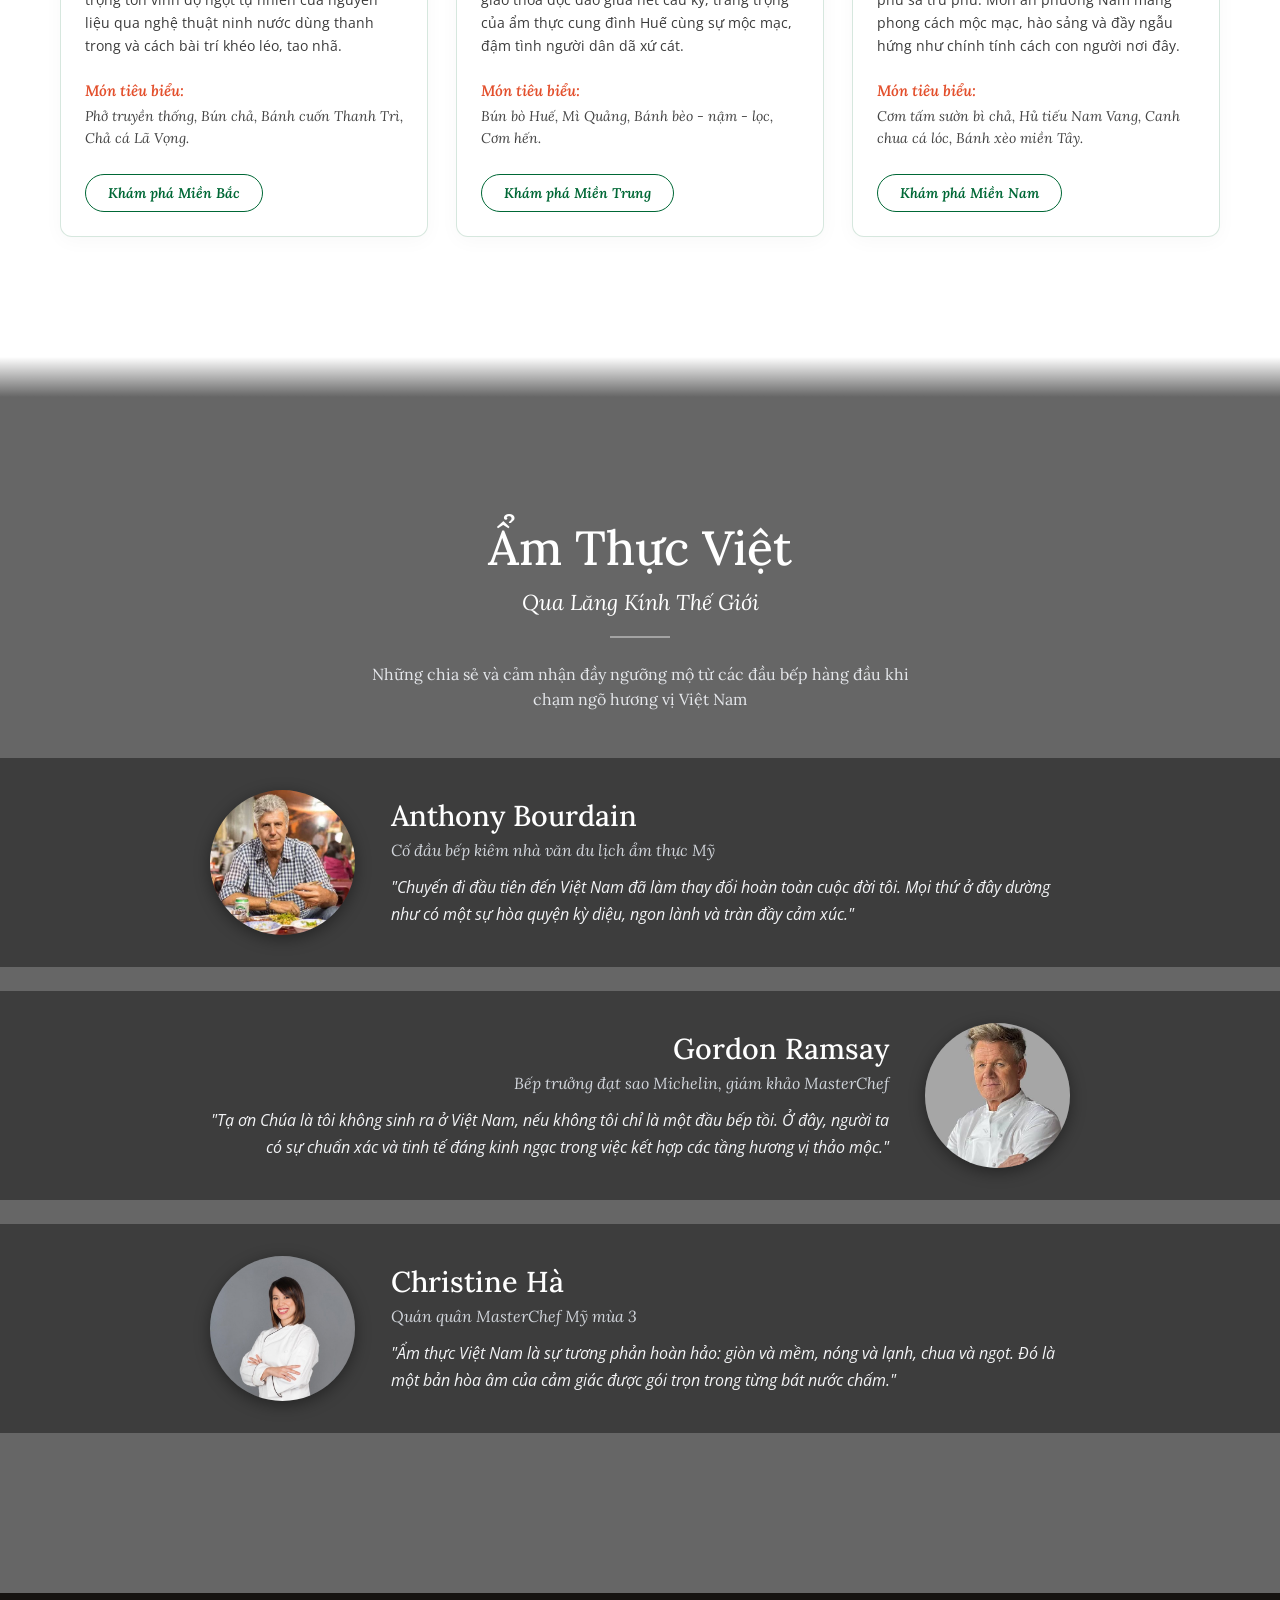
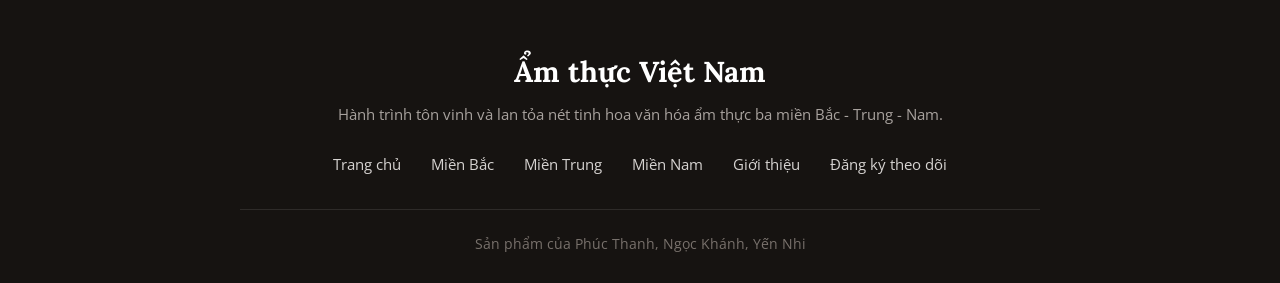
==== commit ed31992e: "done 2" ====
--- a/index.html
+++ b/index.html
@@ -27,7 +27,8 @@
                     <a href="./trung.html">Miền Trung</a>
                     <a href="./nam.html">Miền Nam</a>
                     <a href="./about.html">Giới thiệu</a>
-    </nav>
+                    <a href="./subscribe.html">Đăng ký theo dõi</a>
+                </nav>
     </header>
 
     <!-- =================================================================
@@ -232,6 +233,7 @@
                     <a href="./trung.html">Miền Trung</a>
                     <a href="./nam.html">Miền Nam</a>
                     <a href="./about.html">Giới thiệu</a>
+                    <a href="./subscribe.html">Đăng ký theo dõi</a>
                 </div>
                 <div class="footer_divider"></div>
                 <p class="footer_copy">Sản phẩm của Phúc Thanh, Ngọc Khánh, Yến Nhi</p>
